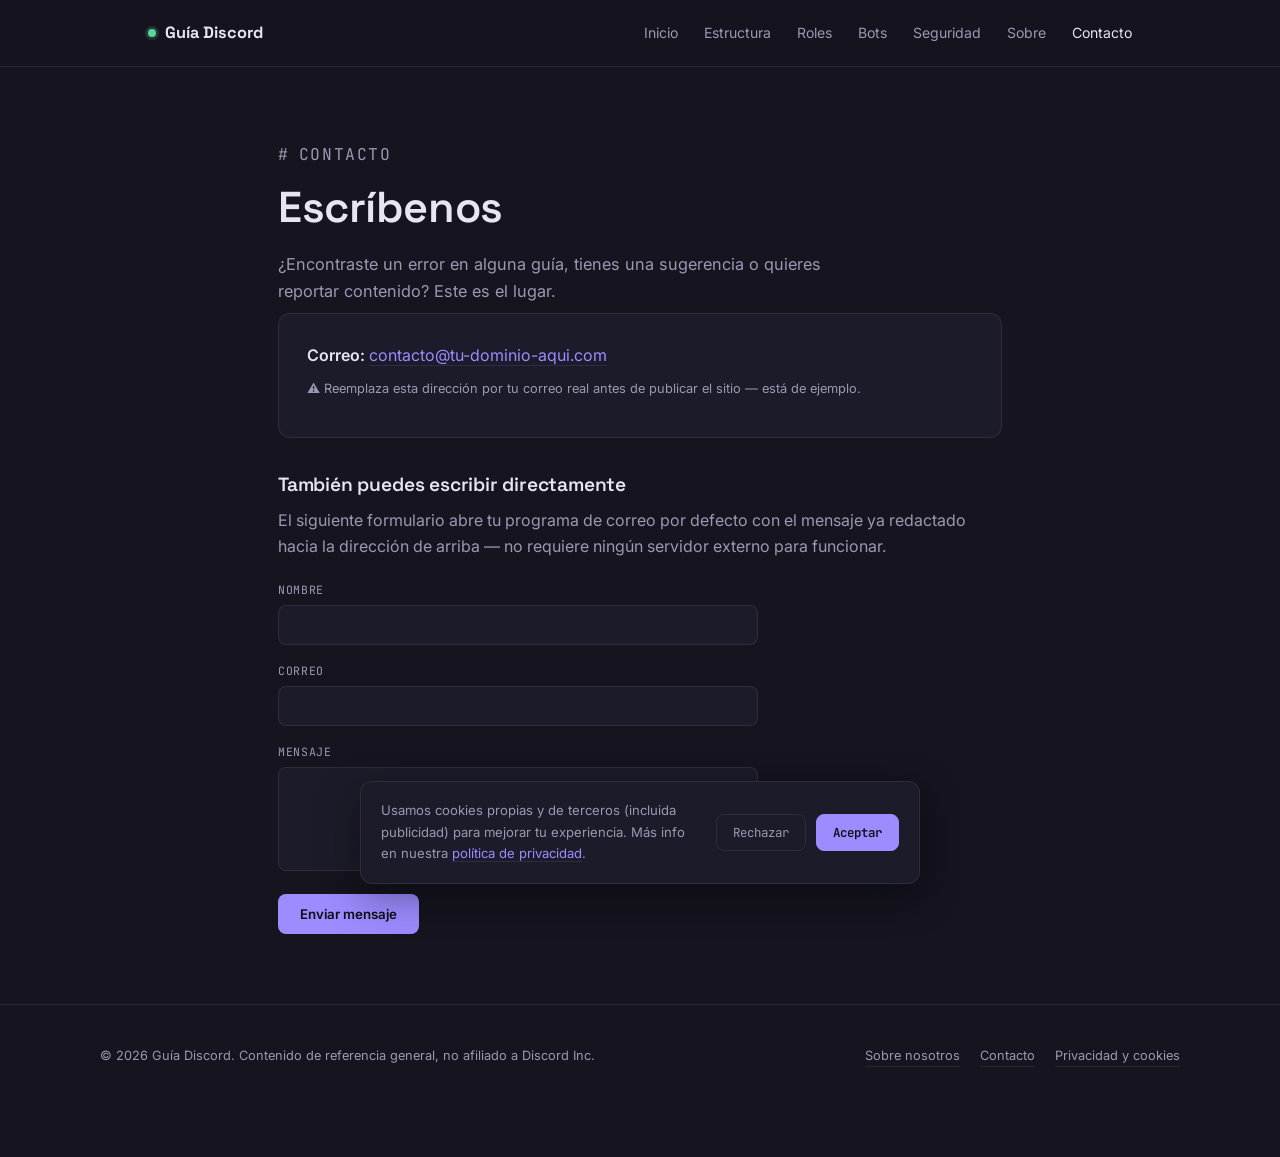
==== contacto.html @ 20ac7631 "Add files via upload" ====
<!DOCTYPE html>
<html lang="es">
<head>
<meta charset="UTF-8">
<meta name="viewport" content="width=device-width, initial-scale=1.0">
<title>Contacto — Guía Discord</title>
<meta name="description" content="Cómo contactar al equipo de Guía Discord.">
<link rel="preconnect" href="https://fonts.googleapis.com">
<link rel="preconnect" href="https://fonts.gstatic.com" crossorigin>
<link href="https://fonts.googleapis.com/css2?family=Space+Grotesk:wght@400;500;600;700&family=Inter:wght@400;500;600&family=JetBrains+Mono:wght@400;500&display=swap" rel="stylesheet">
<link rel="stylesheet" href="style.css">
</head>
<body>

<header class="topbar">
  <div class="topbar-inner">
    <a href="index.html" class="brand"><span class="dot"></span>Guía Discord</a>
    <nav class="nav-links" id="navLinks">
      <a href="index.html">Inicio</a>
      <a href="estructura-canales.html">Estructura</a>
      <a href="roles-permisos.html">Roles</a>
      <a href="mejores-bots.html">Bots</a>
      <a href="seguridad-servidor.html">Seguridad</a>
      <a href="sobre-nosotros.html">Sobre</a>
      <a href="contacto.html" class="active">Contacto</a>
    </nav>
    <button class="nav-toggle" id="navToggle">Menú</button>
  </div>
</header>

<main>
  <section class="page-hero" style="padding-bottom:0; border-bottom:none; margin-bottom:0;">
    <p class="eyebrow">contacto</p>
    <h1>Escríbenos</h1>
    <p>¿Encontraste un error en alguna guía, tienes una sugerencia o quieres reportar contenido? Este es el lugar.</p>
  </section>

  <article class="legal">
    <div class="contact-box">
      <p><strong>Correo:</strong> <a href="mailto:contacto@tu-dominio-aqui.com">contacto@tu-dominio-aqui.com</a></p>
      <p style="font-size:0.8rem; color:var(--text-dim);">⚠️ Reemplaza esta dirección por tu correo real antes de publicar el sitio — está de ejemplo.</p>
    </div>

    <h2 style="margin-top:36px;">También puedes escribir directamente</h2>
    <p>El siguiente formulario abre tu programa de correo por defecto con el mensaje ya redactado hacia la dirección de arriba — no requiere ningún servidor externo para funcionar.</p>

    <form action="mailto:contacto@tu-dominio-aqui.com" method="post" enctype="text/plain" style="display:flex; flex-direction:column; gap:16px; max-width:480px; margin-top:20px;">
      <div>
        <label style="font-family:var(--mono); font-size:0.72rem; letter-spacing:0.06em; text-transform:uppercase; color:var(--text-dim); display:block; margin-bottom:6px;">Nombre</label>
        <input type="text" name="nombre" required style="width:100%; background:var(--bg-raised); border:1px solid var(--line); border-radius:8px; padding:11px 13px; color:var(--text); font-family:var(--body);">
      </div>
      <div>
        <label style="font-family:var(--mono); font-size:0.72rem; letter-spacing:0.06em; text-transform:uppercase; color:var(--text-dim); display:block; margin-bottom:6px;">Correo</label>
        <input type="email" name="correo" required style="width:100%; background:var(--bg-raised); border:1px solid var(--line); border-radius:8px; padding:11px 13px; color:var(--text); font-family:var(--body);">
      </div>
      <div>
        <label style="font-family:var(--mono); font-size:0.72rem; letter-spacing:0.06em; text-transform:uppercase; color:var(--text-dim); display:block; margin-bottom:6px;">Mensaje</label>
        <textarea name="mensaje" rows="5" required style="width:100%; background:var(--bg-raised); border:1px solid var(--line); border-radius:8px; padding:11px 13px; color:var(--text); font-family:var(--body); resize:vertical;"></textarea>
      </div>
      <button type="submit" style="align-self:flex-start; background:var(--lavender); color:#100f18; border:none; padding:12px 22px; border-radius:8px; font-weight:600; font-family:var(--body); cursor:pointer;">Enviar mensaje</button>
    </form>
  </article>
</main>

<footer>
  <div class="footer-inner">
    <span>© <span id="year"></span> Guía Discord. Contenido de referencia general, no afiliado a Discord Inc.</span>
    <div class="footer-links">
      <a href="sobre-nosotros.html">Sobre nosotros</a>
      <a href="contacto.html">Contacto</a>
      <a href="privacidad.html">Privacidad y cookies</a>
    </div>
  </div>
</footer>

<div class="cookie-banner" id="cookieBanner">
  <p>Usamos cookies propias y de terceros (incluida publicidad) para mejorar tu experiencia. Más info en nuestra <a href="privacidad.html">política de privacidad</a>.</p>
  <div class="cookie-actions">
    <button class="cookie-btn" id="cookieDecline">Rechazar</button>
    <button class="cookie-btn accept" id="cookieAccept">Aceptar</button>
  </div>
</div>

<script>
  document.getElementById('year').textContent = new Date().getFullYear();
  const navToggle = document.getElementById('navToggle');
  const navLinks = document.getElementById('navLinks');
  navToggle.addEventListener('click', () => navLinks.classList.toggle('open'));
  function getCookie(name){
    const match = document.cookie.match(new RegExp('(^| )' + name + '=([^;]+)'));
    return match ? match[2] : null;
  }
  function setCookie(name, value, days){
    const d = new Date();
    d.setTime(d.getTime() + days*24*60*60*1000);
    document.cookie = name + '=' + value + ';expires=' + d.toUTCString() + ';path=/';
  }
  const banner = document.getElementById('cookieBanner');
  if (!getCookie('cookie_consent')){ setTimeout(() => banner.classList.add('show'), 600); }
  document.getElementById('cookieAccept').addEventListener('click', () => { setCookie('cookie_consent','accepted',180); banner.classList.remove('show'); });
  document.getElementById('cookieDecline').addEventListener('click', () => { setCookie('cookie_consent','declined',180); banner.classList.remove('show'); });
</script>

</body>
</html>
---- style.css ----
:root{
  --bg:#15141f;
  --bg-raised:#1c1b29;
  --bg-sidebar:#100f18;
  --line: rgba(255,255,255,0.08);
  --text:#e7e5f0;
  --text-dim:#9c98b3;
  --lavender:#9b8cff;
  --lavender-dim: rgba(155,140,255,0.14);
  --amber:#ffb86b;
  --green:#5cd6a0;

  --display:'Space Grotesk', sans-serif;
  --body:'Inter', sans-serif;
  --mono:'JetBrains Mono', monospace;

  --edge: clamp(20px, 4vw, 48px);
}

*{box-sizing:border-box; margin:0; padding:0;}
html{scroll-behavior:smooth;}
body{
  background:var(--bg);
  color:var(--text);
  font-family:var(--body);
  line-height:1.65;
  -webkit-font-smoothing:antialiased;
}
img{max-width:100%; display:block;}
a{color:inherit; text-decoration:none;}
ul,ol{list-style:none;}
code{font-family:var(--mono);}

@media (prefers-reduced-motion: reduce){
  *{animation-duration:0.001ms !important; transition-duration:0.001ms !important; scroll-behavior:auto !important;}
}
:focus-visible{outline:2px solid var(--lavender); outline-offset:3px;}

h1,h2,h3{font-family:var(--display); font-weight:600; letter-spacing:-0.01em; line-height:1.18;}

.eyebrow{
  font-family:var(--mono);
  font-size:0.72rem;
  letter-spacing:0.1em;
  text-transform:uppercase;
  color:var(--amber);
  display:flex; align-items:center; gap:9px;
}
.eyebrow::before{content:"#"; color:var(--text-dim); font-weight:400;}

/* ---------- topbar ---------- */
.topbar{
  position:sticky; top:0; z-index:100;
  background:rgba(21,20,31,0.92);
  backdrop-filter:blur(10px);
  border-bottom:1px solid var(--line);
}
.topbar-inner{
  max-width:1080px;
  margin:0 auto;
  padding:0 var(--edge);
  height:66px;
  display:flex;
  align-items:center;
  justify-content:space-between;
}
.brand{
  font-family:var(--display);
  font-weight:700;
  font-size:1.02rem;
  display:flex; align-items:center; gap:9px;
}
.brand .dot{width:8px; height:8px; border-radius:50%; background:var(--green); box-shadow:0 0 0 3px rgba(92,214,160,0.18);}
.nav-links{display:flex; gap:26px; font-size:0.88rem;}
.nav-links a{color:var(--text-dim); transition:color 0.15s ease;}
.nav-links a:hover, .nav-links a.active{color:var(--text);}
.nav-toggle{
  display:none;
  background:none; border:1px solid var(--line); border-radius:8px;
  color:var(--text); padding:8px 10px; font-family:var(--mono); font-size:0.8rem;
}

@media (max-width:760px){
  .nav-links{
    position:fixed; top:66px; left:0; right:0;
    background:var(--bg-raised);
    border-bottom:1px solid var(--line);
    flex-direction:column; gap:0;
    padding:6px var(--edge) 16px;
    transform:translateY(-140%);
    transition:transform 0.25s ease;
  }
  .nav-links.open{transform:translateY(0);}
  .nav-links a{padding:13px 0; border-bottom:1px solid var(--line);}
  .nav-toggle{display:block;}
}

/* ---------- layout shell ---------- */
main{max-width:820px; margin:0 auto; padding:0 var(--edge);}
.wide{max-width:1080px;}

.page-hero{padding:56px 0 44px; border-bottom:1px solid var(--line); margin-bottom:44px;}
.page-hero h1{font-size:clamp(1.9rem, 4.2vw, 2.7rem); margin-top:14px; max-width:20ch;}
.page-hero p{margin-top:18px; color:var(--text-dim); max-width:60ch; font-size:1.02rem;}

article{padding-bottom:70px;}
article h2{font-size:1.5rem; margin-top:44px; margin-bottom:16px;}
article h2:first-of-type{margin-top:0;}
article p{color:var(--text-dim); margin-bottom:16px; max-width:70ch;}
article ul,article ol{margin:0 0 20px 0; display:flex; flex-direction:column; gap:10px;}
article li{color:var(--text-dim); padding-left:20px; position:relative; max-width:66ch;}
article li::before{content:"—"; position:absolute; left:0; color:var(--lavender);}
article strong{color:var(--text); font-weight:600;}

/* ---------- callout ---------- */
.callout{
  background:linear-gradient(135deg, rgba(155,140,255,0.1), rgba(255,184,107,0.06));
  border:1px solid var(--line);
  border-radius:12px;
  padding:22px 24px;
  margin:26px 0;
}
.callout p{font-size:0.9rem; margin-bottom:0;}

/* ---------- tree / code block reused ---------- */
.tree{
  background:var(--bg-raised);
  border:1px solid var(--line);
  border-radius:12px;
  padding:22px 24px;
  font-family:var(--mono);
  font-size:0.86rem;
  margin:22px 0;
}
.tree-category{color:var(--text-dim); letter-spacing:0.06em; text-transform:uppercase; font-size:0.7rem; margin-top:14px; margin-bottom:8px;}
.tree-category:first-child{margin-top:0;}
.tree-channel{display:flex; gap:8px; padding:5px 0 5px 14px; color:var(--text);}
.tree-channel::before{content:"#"; color:var(--text-dim);}
.tree-channel.voice::before{content:"🔊";}

/* ---------- article cards (home) ---------- */
.card-grid{display:grid; grid-template-columns:1fr 1fr; gap:16px; margin-bottom:60px;}
.art-card{
  background:var(--bg-raised);
  border:1px solid var(--line);
  border-radius:12px;
  padding:24px;
  transition:transform 0.2s ease, border-color 0.2s ease;
}
.art-card:hover{transform:translateY(-3px); border-color:var(--lavender);}
.art-card .eyebrow{margin-bottom:10px;}
.art-card h3{font-size:1.15rem; margin-bottom:10px; font-weight:600;}
.art-card p{font-size:0.9rem; color:var(--text-dim); margin-bottom:0;}
@media (max-width:680px){.card-grid{grid-template-columns:1fr;}}

/* ---------- bot cards reused ---------- */
.bot-grid{display:grid; grid-template-columns:1fr 1fr; gap:16px; margin:24px 0;}
.bot-card{background:var(--bg-raised); border:1px solid var(--line); border-radius:12px; padding:22px;}
.bot-card-head{display:flex; align-items:center; gap:12px; margin-bottom:12px;}
.bot-icon{width:38px; height:38px; border-radius:10px; display:flex; align-items:center; justify-content:center; font-size:1.1rem; flex-shrink:0;}
.bot-name{font-weight:600; font-size:1rem;}
.bot-category{font-family:var(--mono); font-size:0.7rem; color:var(--text-dim); text-transform:uppercase; letter-spacing:0.05em;}
.bot-card p{font-size:0.88rem; margin-bottom:12px;}
.bot-cmd{font-family:var(--mono); font-size:0.78rem; background:rgba(0,0,0,0.28); color:var(--lavender); padding:8px 12px; border-radius:6px; display:inline-block;}
@media (max-width:680px){.bot-grid{grid-template-columns:1fr;}}

/* ---------- author / meta ---------- */
.post-meta{display:flex; gap:14px; align-items:center; margin-bottom:8px; font-family:var(--mono); font-size:0.76rem; color:var(--text-dim);}
.post-meta .sep{opacity:0.4;}

/* ---------- footer ---------- */
footer{
  border-top:1px solid var(--line);
  padding:40px var(--edge) 90px;
}
.footer-inner{max-width:1080px; margin:0 auto; display:flex; justify-content:space-between; flex-wrap:wrap; gap:16px; font-size:0.8rem; color:var(--text-dim);}
.footer-links{display:flex; gap:20px;}
.footer-links a{border-bottom:1px solid var(--line);}

/* ---------- cookie banner ---------- */
.cookie-banner{
  position:fixed; left:16px; right:16px; bottom:16px;
  max-width:560px; margin:0 auto;
  background:var(--bg-raised);
  border:1px solid var(--line);
  border-radius:12px;
  padding:18px 20px;
  display:flex; align-items:center; gap:16px; flex-wrap:wrap;
  box-shadow:0 12px 40px rgba(0,0,0,0.4);
  z-index:300;
  transform:translateY(140%);
  transition:transform 0.35s ease;
}
.cookie-banner.show{transform:translateY(0);}
.cookie-banner p{font-size:0.82rem; color:var(--text-dim); flex:1; min-width:200px; margin:0;}
.cookie-banner a{color:var(--lavender); border-bottom:1px solid var(--lavender-dim);}
.cookie-actions{display:flex; gap:10px;}
.cookie-btn{font-family:var(--mono); font-size:0.78rem; padding:9px 16px; border-radius:8px; border:1px solid var(--line); background:transparent; color:var(--text-dim);}
.cookie-btn.accept{background:var(--lavender); color:#100f18; border-color:var(--lavender); font-weight:600;}

/* ---------- simple list page (privacy/contact) ---------- */
.legal h2{font-size:1.2rem; margin-top:32px; margin-bottom:10px;}
.legal h2:first-of-type{margin-top:0;}
.legal p{color:var(--text-dim); margin-bottom:14px; max-width:70ch;}

.contact-box{
  background:var(--bg-raised);
  border:1px solid var(--line);
  border-radius:12px;
  padding:28px;
  margin-top:8px;
}
.contact-box p{color:var(--text-dim); margin-bottom:10px;}
.contact-box a{color:var(--lavender); border-bottom:1px solid var(--lavender-dim);}
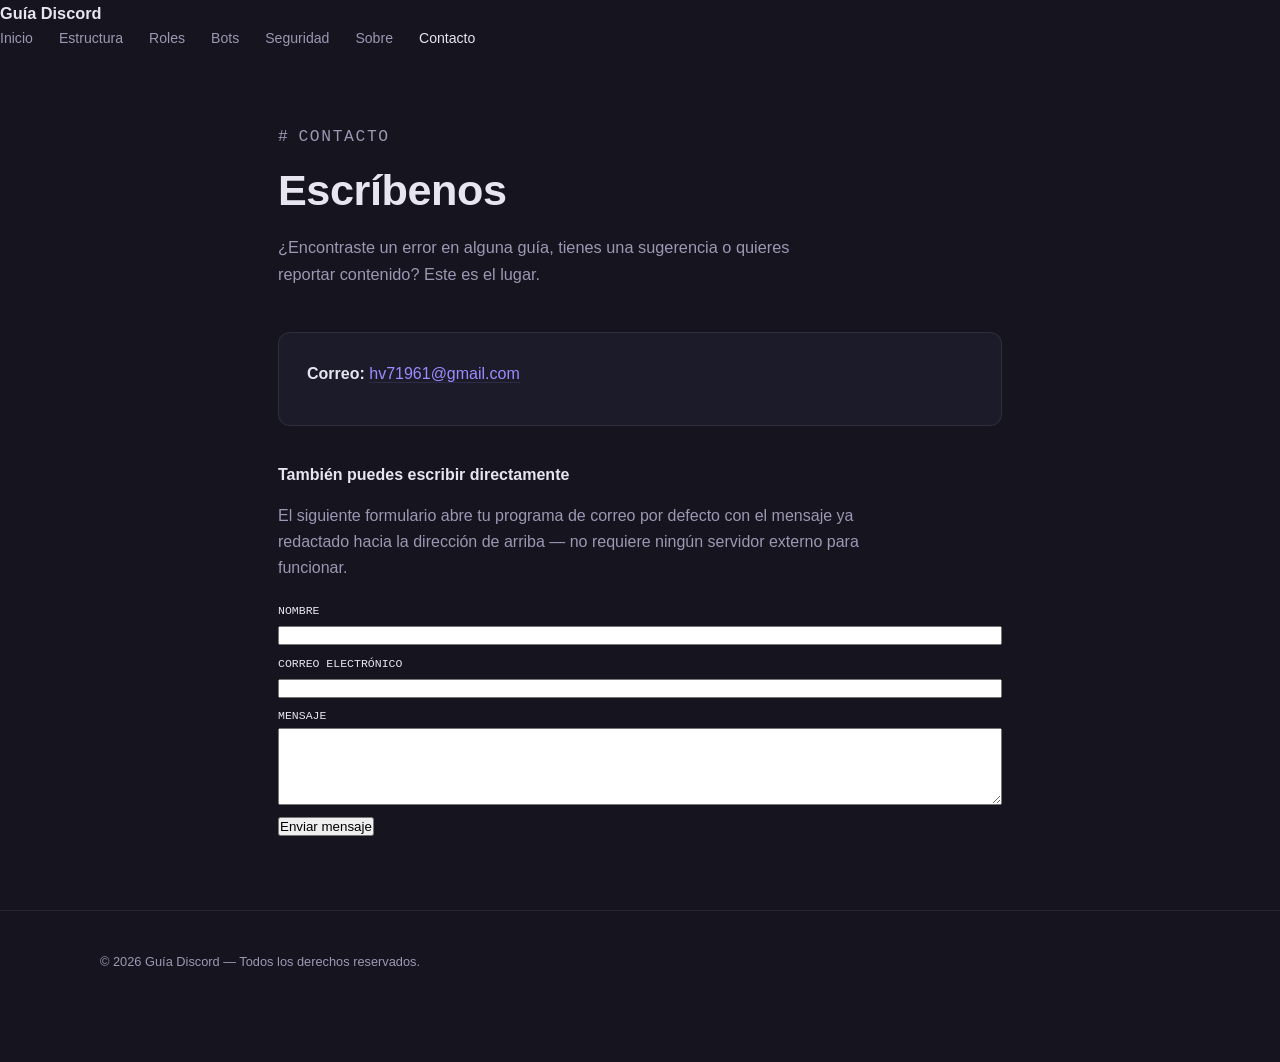
==== commit 247e9b07: "Update contacto.html" ====
--- a/contacto.html
+++ b/contacto.html
@@ -1,105 +1,67 @@
 <!DOCTYPE html>
 <html lang="es">
 <head>
-<meta charset="UTF-8">
-<meta name="viewport" content="width=device-width, initial-scale=1.0">
-<title>Contacto — Guía Discord</title>
-<meta name="description" content="Cómo contactar al equipo de Guía Discord.">
-<link rel="preconnect" href="https://fonts.googleapis.com">
-<link rel="preconnect" href="https://fonts.gstatic.com" crossorigin>
-<link href="https://fonts.googleapis.com/css2?family=Space+Grotesk:wght@400;500;600;700&family=Inter:wght@400;500;600&family=JetBrains+Mono:wght@400;500&display=swap" rel="stylesheet">
-<link rel="stylesheet" href="style.css">
+  <meta charset="UTF-8">
+  <meta name="viewport" content="width=device-width, initial-scale=1.0">
+  <title>Contacto — Guía Discord</title>
+  <link rel="stylesheet" href="style.css">
 </head>
 <body>
 
-<header class="topbar">
-  <div class="topbar-inner">
-    <a href="index.html" class="brand"><span class="dot"></span>Guía Discord</a>
-    <nav class="nav-links" id="navLinks">
-      <a href="index.html">Inicio</a>
-      <a href="estructura-canales.html">Estructura</a>
-      <a href="roles-permisos.html">Roles</a>
-      <a href="mejores-bots.html">Bots</a>
-      <a href="seguridad-servidor.html">Seguridad</a>
-      <a href="sobre-nosotros.html">Sobre</a>
-      <a href="contacto.html" class="active">Contacto</a>
-    </nav>
-    <button class="nav-toggle" id="navToggle">Menú</button>
-  </div>
-</header>
+  <header class="top-bar">
+    <div class="top-bar-inner">
+      <a href="index.html" class="brand">Guía Discord</a>
+      <button class="nav-toggle" id="navToggle">Menú</button>
+      <nav class="nav-links" id="navLinks">
+        <a href="index.html">Inicio</a>
+        <a href="estructura-canales.html">Estructura</a>
+        <a href="roles-permisos.html">Roles</a>
+        <a href="mejores-bots.html">Bots</a>
+        <a href="seguridad-servidor.html">Seguridad</a>
+        <a href="sobre-nosotros.html">Sobre</a>
+        <a href="contacto.html" class="active">Contacto</a>
+      </nav>
+    </div>
+  </header>
 
-<main>
-  <section class="page-hero" style="padding-bottom:0; border-bottom:none; margin-bottom:0;">
-    <p class="eyebrow">contacto</p>
-    <h1>Escríbenos</h1>
-    <p>¿Encontraste un error en alguna guía, tienes una sugerencia o quieres reportar contenido? Este es el lugar.</p>
-  </section>
+  <main class="main-content">
+    <section class="page-hero" style="padding-bottom: 0; border-bottom: none;">
+      <p class="eyebrow">Contacto</p>
+      <h1>Escríbenos</h1>
+      <p>¿Encontraste un error en alguna guía, tienes una sugerencia o quieres reportar contenido? Este es el lugar.</p>
+    </section>
 
-  <article class="legal">
-    <div class="contact-box">
-      <p><strong>Correo:</strong> <a href="mailto:contacto@tu-dominio-aqui.com">contacto@tu-dominio-aqui.com</a></p>
-      <p style="font-size:0.8rem; color:var(--text-dim);">⚠️ Reemplaza esta dirección por tu correo real antes de publicar el sitio — está de ejemplo.</p>
+    <article class="legal">
+      <div class="contact-box">
+        <p><strong>Correo:</strong> <a href="mailto:hv71961@gmail.com">hv71961@gmail.com</a></p>
+      </div>
+
+      <p style="margin-top: 36px;"><strong>También puedes escribir directamente</strong></p>
+      <p>El siguiente formulario abre tu programa de correo por defecto con el mensaje ya redactado hacia la dirección de arriba — no requiere ningún servidor externo para funcionar.</p>
+
+      <form action="mailto:hv71961@gmail.com" method="post" enctype="text/plain">
+        <div>
+          <label style="font-family: var(--mono); font-size: 0.72rem; text-transform: uppercase;">Nombre</label>
+          <input type="text" name="nombre" required style="width: 100%;">
+        </div>
+        <div>
+          <label style="font-family: var(--mono); font-size: 0.72rem; text-transform: uppercase;">Correo electrónico</label>
+          <input type="email" name="correo" required style="width: 100%;">
+        </div>
+        <div>
+          <label style="font-family: var(--mono); font-size: 0.72rem; text-transform: uppercase;">Mensaje</label>
+          <textarea name="mensaje" rows="5" required style="width: 100%;"></textarea>
+        </div>
+        <button type="submit" style="align-self: flex-start;">Enviar mensaje</button>
+      </form>
+    </article>
+  </main>
+
+  <footer class="footer">
+    <div class="footer-inner">
+      <p>© 2026 Guía Discord — Todos los derechos reservados.</p>
     </div>
-
-    <h2 style="margin-top:36px;">También puedes escribir directamente</h2>
-    <p>El siguiente formulario abre tu programa de correo por defecto con el mensaje ya redactado hacia la dirección de arriba — no requiere ningún servidor externo para funcionar.</p>
-
-    <form action="mailto:contacto@tu-dominio-aqui.com" method="post" enctype="text/plain" style="display:flex; flex-direction:column; gap:16px; max-width:480px; margin-top:20px;">
-      <div>
-        <label style="font-family:var(--mono); font-size:0.72rem; letter-spacing:0.06em; text-transform:uppercase; color:var(--text-dim); display:block; margin-bottom:6px;">Nombre</label>
-        <input type="text" name="nombre" required style="width:100%; background:var(--bg-raised); border:1px solid var(--line); border-radius:8px; padding:11px 13px; color:var(--text); font-family:var(--body);">
-      </div>
-      <div>
-        <label style="font-family:var(--mono); font-size:0.72rem; letter-spacing:0.06em; text-transform:uppercase; color:var(--text-dim); display:block; margin-bottom:6px;">Correo</label>
-        <input type="email" name="correo" required style="width:100%; background:var(--bg-raised); border:1px solid var(--line); border-radius:8px; padding:11px 13px; color:var(--text); font-family:var(--body);">
-      </div>
-      <div>
-        <label style="font-family:var(--mono); font-size:0.72rem; letter-spacing:0.06em; text-transform:uppercase; color:var(--text-dim); display:block; margin-bottom:6px;">Mensaje</label>
-        <textarea name="mensaje" rows="5" required style="width:100%; background:var(--bg-raised); border:1px solid var(--line); border-radius:8px; padding:11px 13px; color:var(--text); font-family:var(--body); resize:vertical;"></textarea>
-      </div>
-      <button type="submit" style="align-self:flex-start; background:var(--lavender); color:#100f18; border:none; padding:12px 22px; border-radius:8px; font-weight:600; font-family:var(--body); cursor:pointer;">Enviar mensaje</button>
-    </form>
-  </article>
-</main>
-
-<footer>
-  <div class="footer-inner">
-    <span>© <span id="year"></span> Guía Discord. Contenido de referencia general, no afiliado a Discord Inc.</span>
-    <div class="footer-links">
-      <a href="sobre-nosotros.html">Sobre nosotros</a>
-      <a href="contacto.html">Contacto</a>
-      <a href="privacidad.html">Privacidad y cookies</a>
-    </div>
-  </div>
-</footer>
-
-<div class="cookie-banner" id="cookieBanner">
-  <p>Usamos cookies propias y de terceros (incluida publicidad) para mejorar tu experiencia. Más info en nuestra <a href="privacidad.html">política de privacidad</a>.</p>
-  <div class="cookie-actions">
-    <button class="cookie-btn" id="cookieDecline">Rechazar</button>
-    <button class="cookie-btn accept" id="cookieAccept">Aceptar</button>
-  </div>
-</div>
-
-<script>
-  document.getElementById('year').textContent = new Date().getFullYear();
-  const navToggle = document.getElementById('navToggle');
-  const navLinks = document.getElementById('navLinks');
-  navToggle.addEventListener('click', () => navLinks.classList.toggle('open'));
-  function getCookie(name){
-    const match = document.cookie.match(new RegExp('(^| )' + name + '=([^;]+)'));
-    return match ? match[2] : null;
-  }
-  function setCookie(name, value, days){
-    const d = new Date();
-    d.setTime(d.getTime() + days*24*60*60*1000);
-    document.cookie = name + '=' + value + ';expires=' + d.toUTCString() + ';path=/';
-  }
-  const banner = document.getElementById('cookieBanner');
-  if (!getCookie('cookie_consent')){ setTimeout(() => banner.classList.add('show'), 600); }
-  document.getElementById('cookieAccept').addEventListener('click', () => { setCookie('cookie_consent','accepted',180); banner.classList.remove('show'); });
-  document.getElementById('cookieDecline').addEventListener('click', () => { setCookie('cookie_consent','declined',180); banner.classList.remove('show'); });
-</script>
+  </footer>
 
 </body>
 </html>
